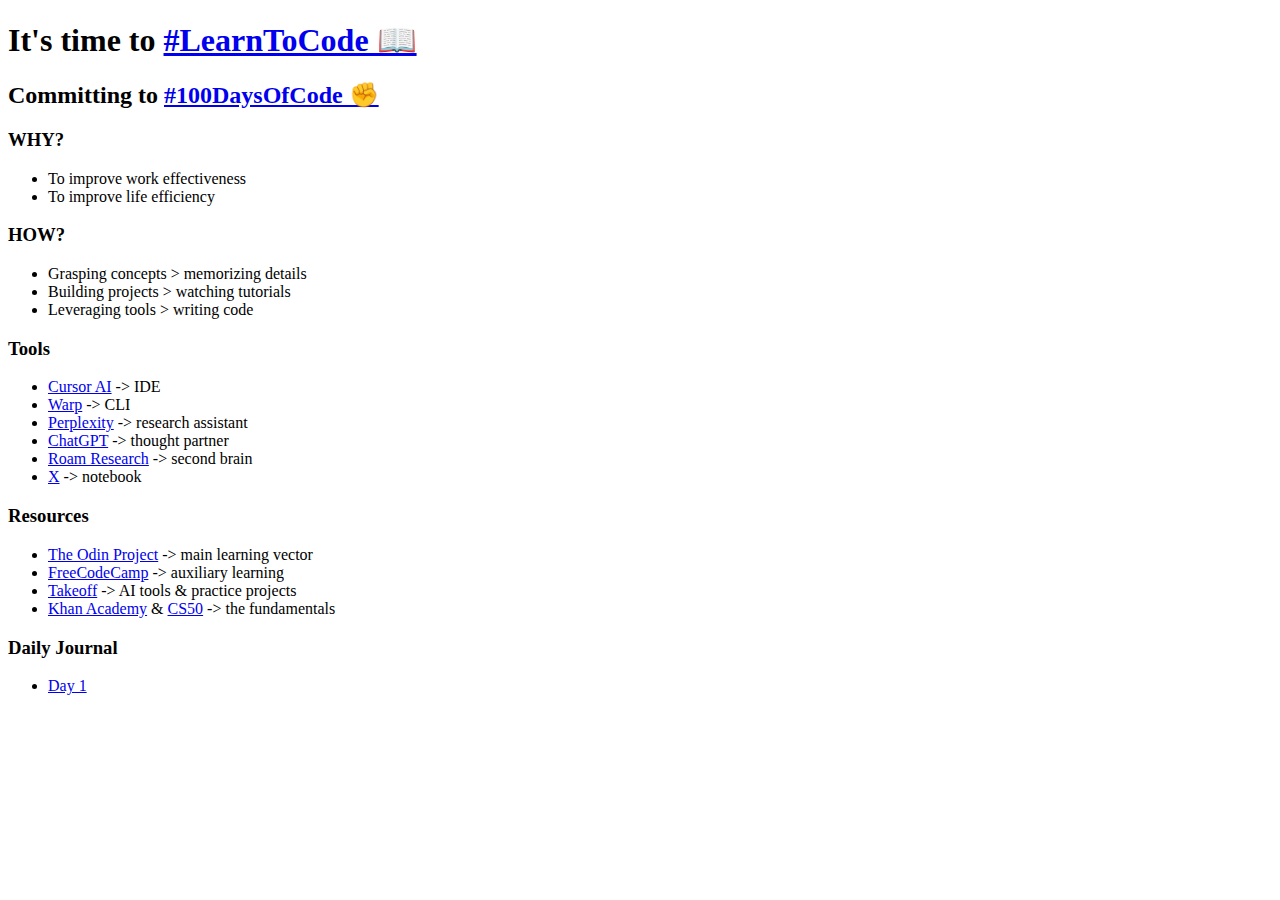
==== index.html @ 6c0a504a "Add tools and resources" ====
<!DOCTYPE html>
<html lang="en">
<head>
    <meta charset="UTF-8">
    <meta name="viewport" content="width=device-width, initial-scale=1.0">
    <title>Document</title>
</head>
<body>
    <h1>It's time to <a href="https://x.com/hashtag/LearnToCode">#LearnToCode 📖</a></h1>
    <h2>Committing to <a href="https://x.com/hashtag/100DaysOfCode">#100DaysOfCode ✊</a></h2>

    <section>
        <h3>WHY?</h3>
        <ul>
            <li>To improve work effectiveness</li>
            <li>To improve life efficiency</li>
        </ul>
    </section>

    <section>
        <h3>HOW?</h3>
        <ul>
            <li>Grasping concepts > memorizing details</li>
            <li>Building projects > watching tutorials</li>
            <li>Leveraging tools > writing code</li>
        </ul>
    </section>
    
    <section>
        <h3>Tools</h3>
        <ul>
            <li><a href="https://cursor.sh">Cursor AI</a> -> IDE</li>
            <li><a href="https://warp.dev">Warp</a> -> CLI</li>
            <li><a href="https://perplexity.ai">Perplexity</a> -> research assistant</li>
            <li><a href="https://chat.openai.com">ChatGPT</a> -> thought partner</li>
            <li><a href="https://roamresearch.com">Roam Research</a> -> second brain</li>
            <li><a href="https://x.com">X</a> -> notebook</li>
        </ul>
    </section>

    <section>
        <h3>Resources</h3>
        <ul>
            <li><a href="https://theodinproject.com">The Odin Project</a> -> main learning vector</li>
            <li><a href="https://freecodecamp.org">FreeCodeCamp</a> -> auxiliary learning</li>
            <li><a href="https://jointakeoff.com/">Takeoff</a> -> AI tools & practice projects</li>
            <li><a href="https://khanacademy.org">Khan Academy</a> & <a href="https://www.edx.org/cs50">CS50</a> -> the fundamentals</li>
        </ul>
    </section>

    <section>
        <h3>Daily Journal</h3>
        <ul>
            <li><a href="journal/day1.html">Day 1</a></li>
        </ul>
    </section>

</body>
</html>
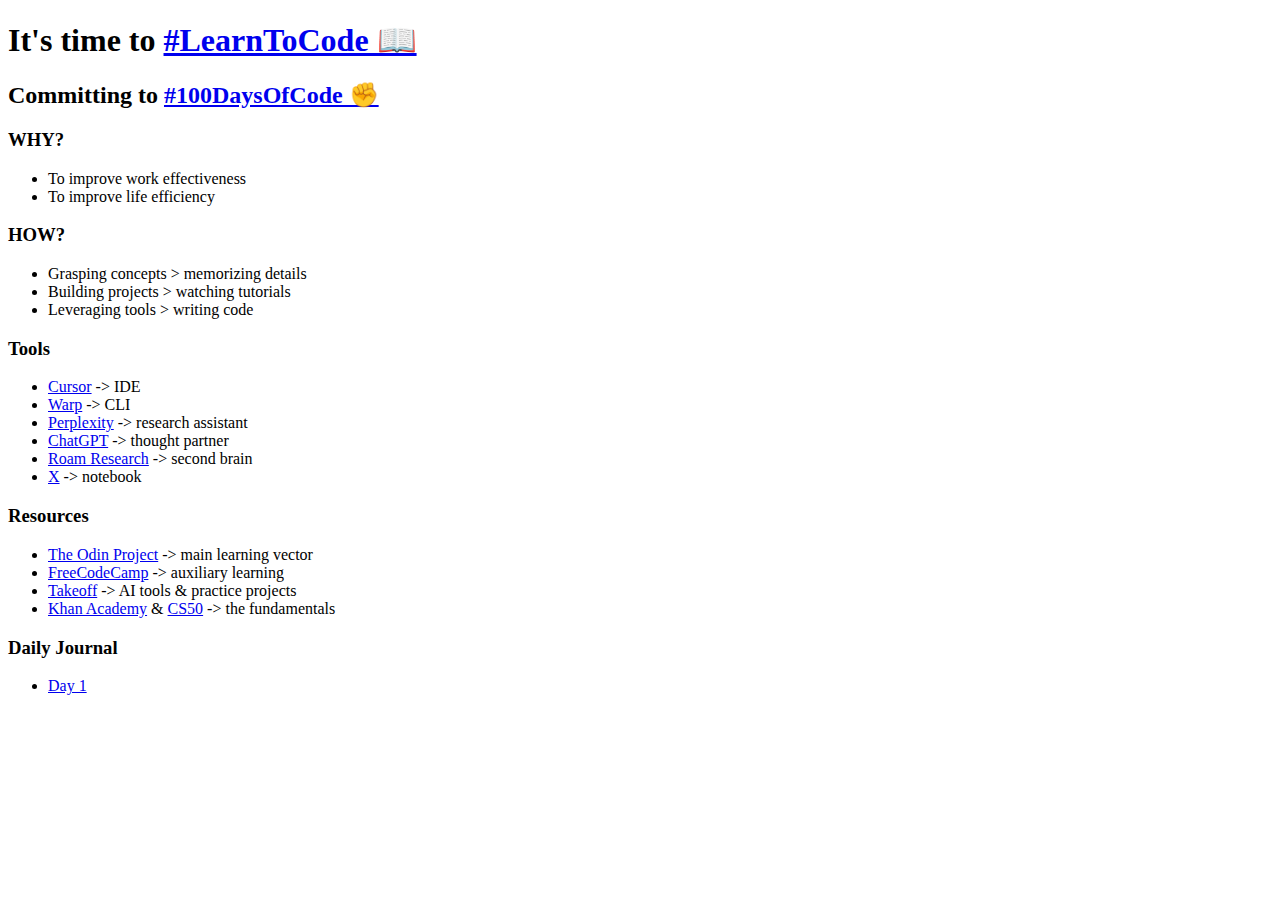
==== commit d11858b1: "add day1 journal entry" ====
--- a/index.html
+++ b/index.html
@@ -3,57 +3,59 @@
 <head>
     <meta charset="UTF-8">
     <meta name="viewport" content="width=device-width, initial-scale=1.0">
-    <title>Document</title>
+    <title>LearnToCode</title>
 </head>
 <body>
     <h1>It's time to <a href="https://x.com/hashtag/LearnToCode">#LearnToCode 📖</a></h1>
     <h2>Committing to <a href="https://x.com/hashtag/100DaysOfCode">#100DaysOfCode ✊</a></h2>
 
-    <section>
-        <h3>WHY?</h3>
-        <ul>
-            <li>To improve work effectiveness</li>
-            <li>To improve life efficiency</li>
-        </ul>
-    </section>
+    <main>
+        <section>
+            <h3>WHY?</h3>
+            <ul>
+                <li>To improve work effectiveness</li>
+                <li>To improve life efficiency</li>
+            </ul>
+        </section>
 
-    <section>
-        <h3>HOW?</h3>
-        <ul>
-            <li>Grasping concepts > memorizing details</li>
-            <li>Building projects > watching tutorials</li>
-            <li>Leveraging tools > writing code</li>
-        </ul>
-    </section>
-    
-    <section>
-        <h3>Tools</h3>
-        <ul>
-            <li><a href="https://cursor.sh">Cursor AI</a> -> IDE</li>
-            <li><a href="https://warp.dev">Warp</a> -> CLI</li>
-            <li><a href="https://perplexity.ai">Perplexity</a> -> research assistant</li>
-            <li><a href="https://chat.openai.com">ChatGPT</a> -> thought partner</li>
-            <li><a href="https://roamresearch.com">Roam Research</a> -> second brain</li>
-            <li><a href="https://x.com">X</a> -> notebook</li>
-        </ul>
-    </section>
+        <section>
+            <h3>HOW?</h3>
+            <ul>
+                <li>Grasping concepts > memorizing details</li>
+                <li>Building projects > watching tutorials</li>
+                <li>Leveraging tools > writing code</li>
+            </ul>
+        </section>
+        
+        <section>
+            <h3>Tools</h3>
+            <ul>
+                <li><a href="https://cursor.com">Cursor</a> -> IDE</li>
+                <li><a href="https://warp.dev">Warp</a> -> CLI</li>
+                <li><a href="https://perplexity.ai">Perplexity</a> -> research assistant</li>
+                <li><a href="https://chat.openai.com">ChatGPT</a> -> thought partner</li>
+                <li><a href="https://roamresearch.com">Roam Research</a> -> second brain</li>
+                <li><a href="https://x.com">X</a> -> notebook</li>
+            </ul>
+        </section>
 
-    <section>
-        <h3>Resources</h3>
-        <ul>
-            <li><a href="https://theodinproject.com">The Odin Project</a> -> main learning vector</li>
-            <li><a href="https://freecodecamp.org">FreeCodeCamp</a> -> auxiliary learning</li>
-            <li><a href="https://jointakeoff.com/">Takeoff</a> -> AI tools & practice projects</li>
-            <li><a href="https://khanacademy.org">Khan Academy</a> & <a href="https://www.edx.org/cs50">CS50</a> -> the fundamentals</li>
-        </ul>
-    </section>
+        <section>
+            <h3>Resources</h3>
+            <ul>
+                <li><a href="https://theodinproject.com">The Odin Project</a> -> main learning vector</li>
+                <li><a href="https://freecodecamp.org">FreeCodeCamp</a> -> auxiliary learning</li>
+                <li><a href="https://jointakeoff.com/">Takeoff</a> -> AI tools & practice projects</li>
+                <li><a href="https://khanacademy.org">Khan Academy</a> & <a href="https://www.edx.org/cs50">CS50</a> -> the fundamentals</li>
+            </ul>
+        </section>
 
-    <section>
-        <h3>Daily Journal</h3>
-        <ul>
-            <li><a href="journal/day1.html">Day 1</a></li>
-        </ul>
-    </section>
+        <section>
+            <h3>Daily Journal</h3>
+            <ul>
+                <li><a href="journal/day1.html">Day 1</a></li>
+            </ul>
+        </section>
+    </main>
 
 </body>
 </html>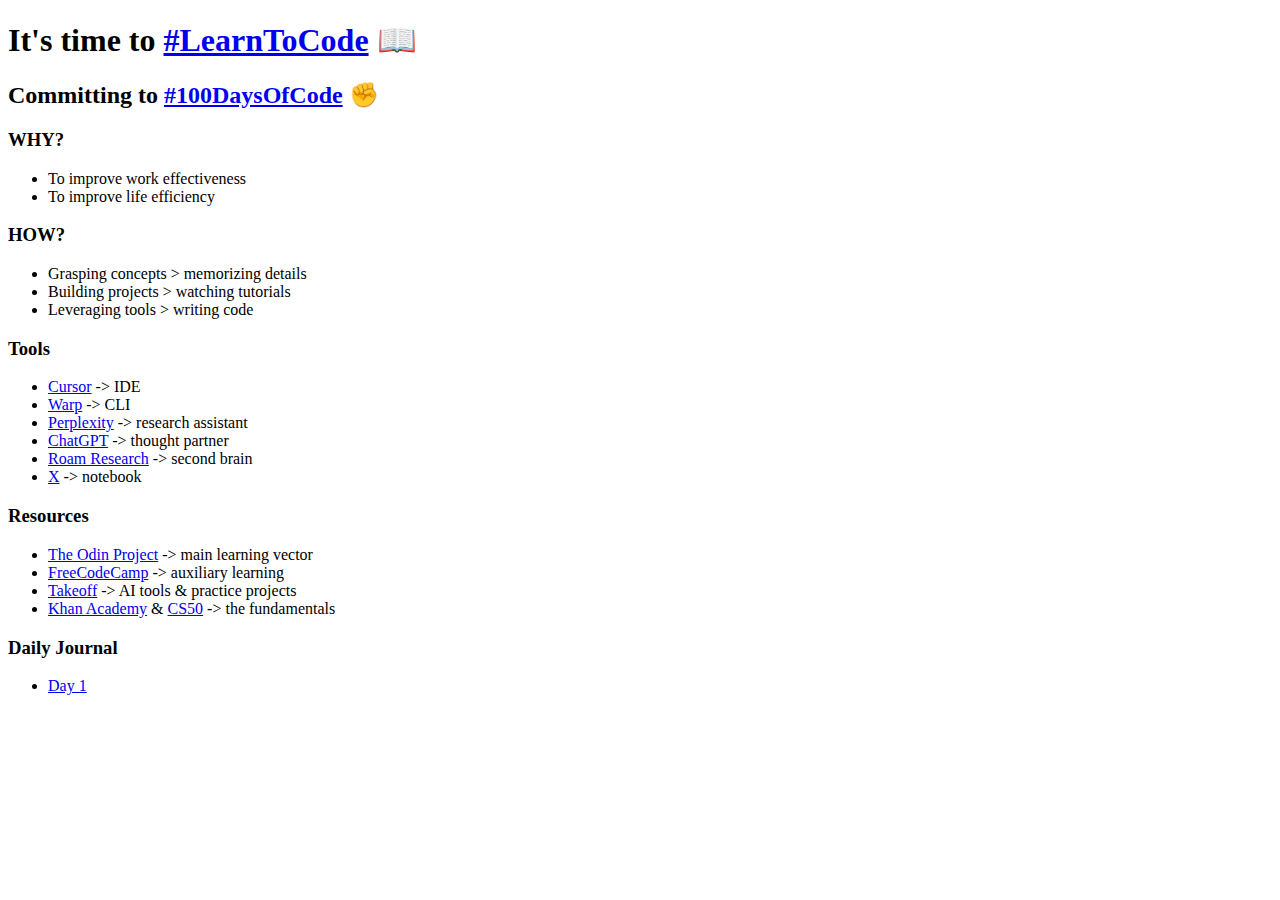
==== commit d63566e6: "fix typos" ====
--- a/index.html
+++ b/index.html
@@ -6,8 +6,8 @@
     <title>LearnToCode</title>
 </head>
 <body>
-    <h1>It's time to <a href="https://x.com/hashtag/LearnToCode">#LearnToCode 📖</a></h1>
-    <h2>Committing to <a href="https://x.com/hashtag/100DaysOfCode">#100DaysOfCode ✊</a></h2>
+    <h1>It's time to <a href="https://x.com/hashtag/LearnToCode">#LearnToCode</a> 📖</h1>
+    <h2>Committing to <a href="https://x.com/hashtag/100DaysOfCode">#100DaysOfCode</a> ✊</h2>
 
     <main>
         <section>
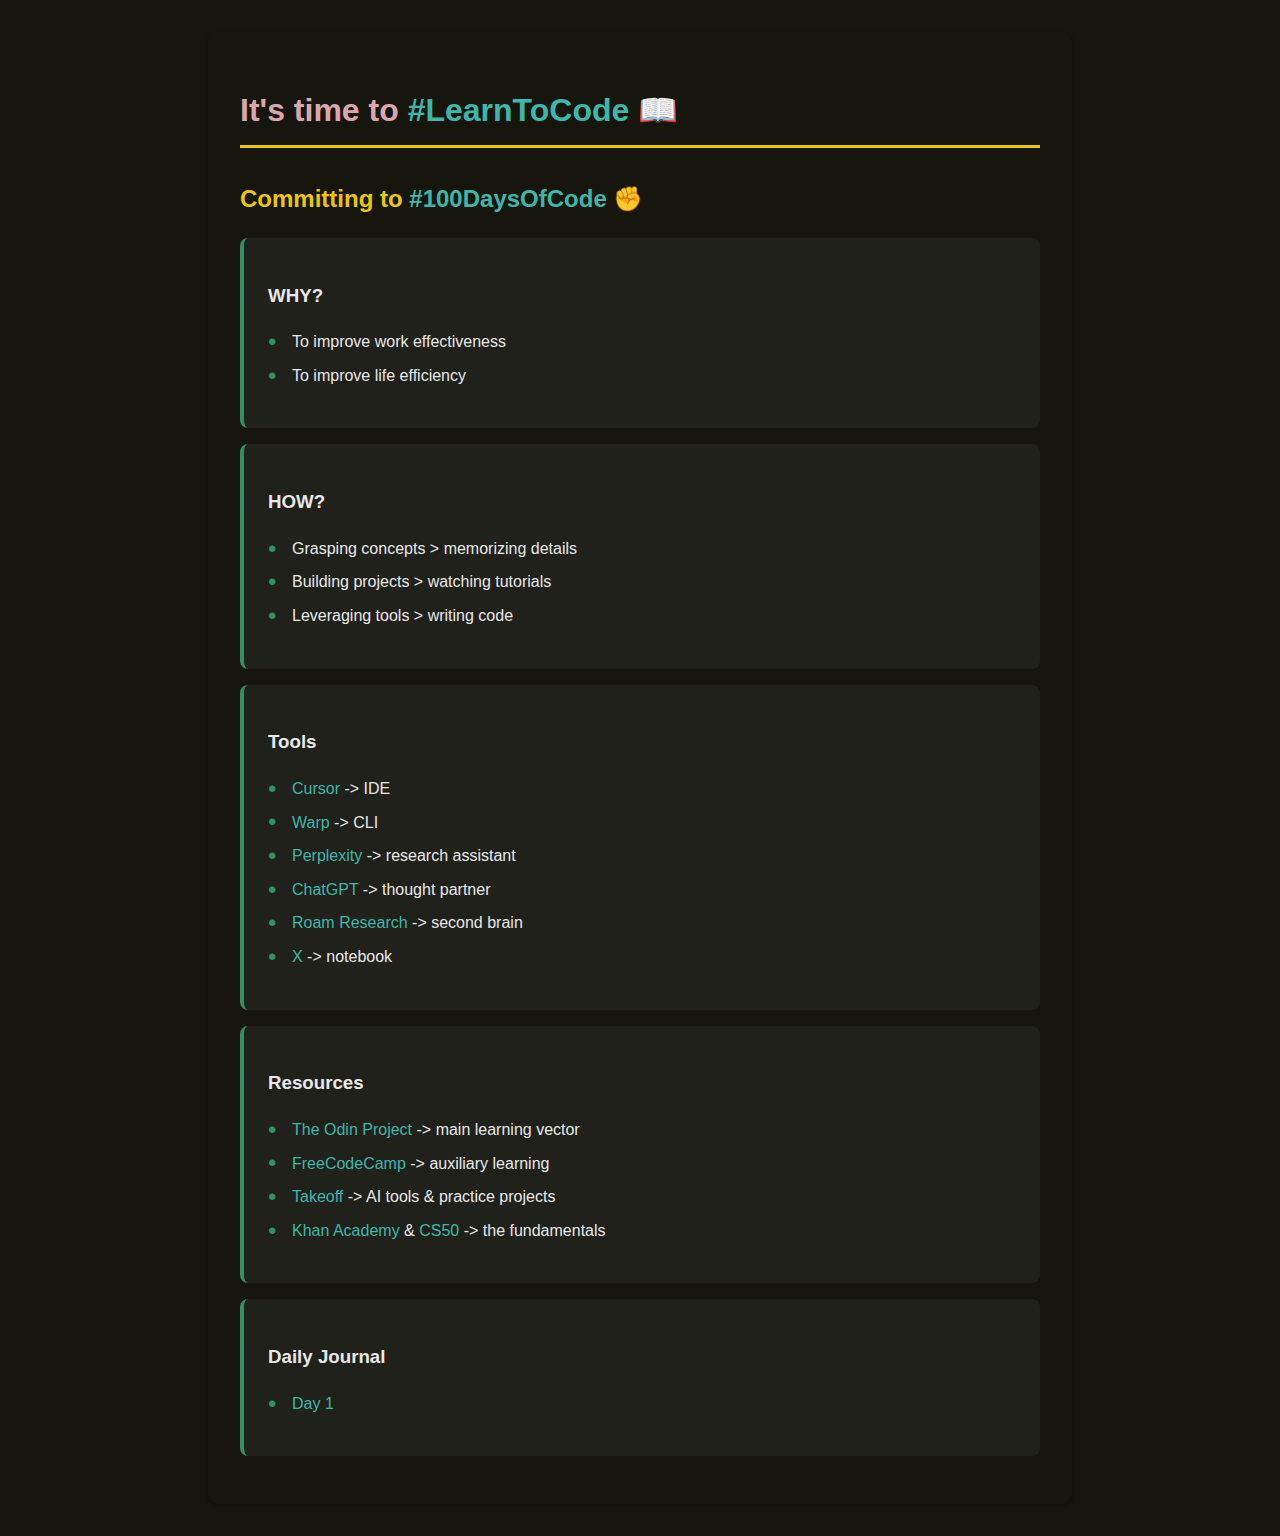
==== commit d3d1cac9: "add basic styles" ====
--- a/index.html
+++ b/index.html
@@ -4,12 +4,13 @@
     <meta charset="UTF-8">
     <meta name="viewport" content="width=device-width, initial-scale=1.0">
     <title>LearnToCode</title>
+    <link rel="stylesheet" href="styles.css">
 </head>
 <body>
-    <h1>It's time to <a href="https://x.com/hashtag/LearnToCode">#LearnToCode</a> 📖</h1>
-    <h2>Committing to <a href="https://x.com/hashtag/100DaysOfCode">#100DaysOfCode</a> ✊</h2>
+    <main>
+        <h1>It's time to <a href="https://x.com/hashtag/LearnToCode">#LearnToCode</a> 📖</h1>
+        <h2>Committing to <a href="https://x.com/hashtag/100DaysOfCode">#100DaysOfCode</a> ✊</h2>
 
-    <main>
         <section>
             <h3>WHY?</h3>
             <ul>
--- a/styles.css
+++ b/styles.css
@@ -0,0 +1,91 @@
+/* Base styles and variables */
+:root {
+    --text-light: #E8E8E8;
+    --heading-pink: #daa7ac;
+    --heading-yellow: #eac802;
+    --link-teal: #3db7a9;
+    --bullet-green: #329160;
+    --bg-dark: #16160f;
+}
+
+body {
+    background-color: var(--bg-dark);
+    color: var(--text-light);
+    font-family: 'Segoe UI', Tahoma, Geneva, Verdana, sans-serif;
+    line-height: 1.6;
+    margin: 0;
+    padding: 2rem;
+}
+
+/* Main content container */
+main {
+    max-width: 800px;
+    margin: 0 auto;
+    background-color: var(--bg-dark);
+    padding: 2rem;
+    border-radius: 10px;
+    box-shadow: 0 2px 4px rgba(0,0,0,0.3);
+}
+
+/* Headings */
+h1 {
+    color: var(--heading-pink);
+    border-bottom: 3px solid var(--heading-yellow);
+    padding-bottom: 0.5rem;
+}
+
+h2 {
+    color: var(--heading-yellow);
+    margin-top: 2rem;
+}
+
+/* Sections */
+section {
+    background-color: rgba(255, 255, 255, 0.05);
+    padding: 1.5rem;
+    margin: 1rem 0;
+    border-radius: 8px;
+    border-left: 4px solid var(--bullet-green);
+}
+
+/* Lists */
+ul {
+    list-style-type: none;
+    padding-left: 0;
+}
+
+li {
+    margin: 0.5rem 0;
+    padding-left: 1.5rem;
+    position: relative;
+}
+
+li::before {
+    content: "•";
+    color: var(--bullet-green);
+    font-size: 1.5rem;
+    position: absolute;
+    left: 0;
+    top: 50%;
+    transform: translateY(-50%);
+}
+
+/* Links */
+a {
+    color: var(--link-teal);
+    text-decoration: none;
+    transition: color 0.2s ease;
+}
+
+a:hover {
+    color: var(--link-teal);
+    text-decoration: underline;
+}
+
+/* Images */
+img {
+    max-width: 100%;
+    height: auto;
+    border-radius: 8px;
+    box-shadow: 0 2px 4px rgba(0,0,0,0.1);
+}
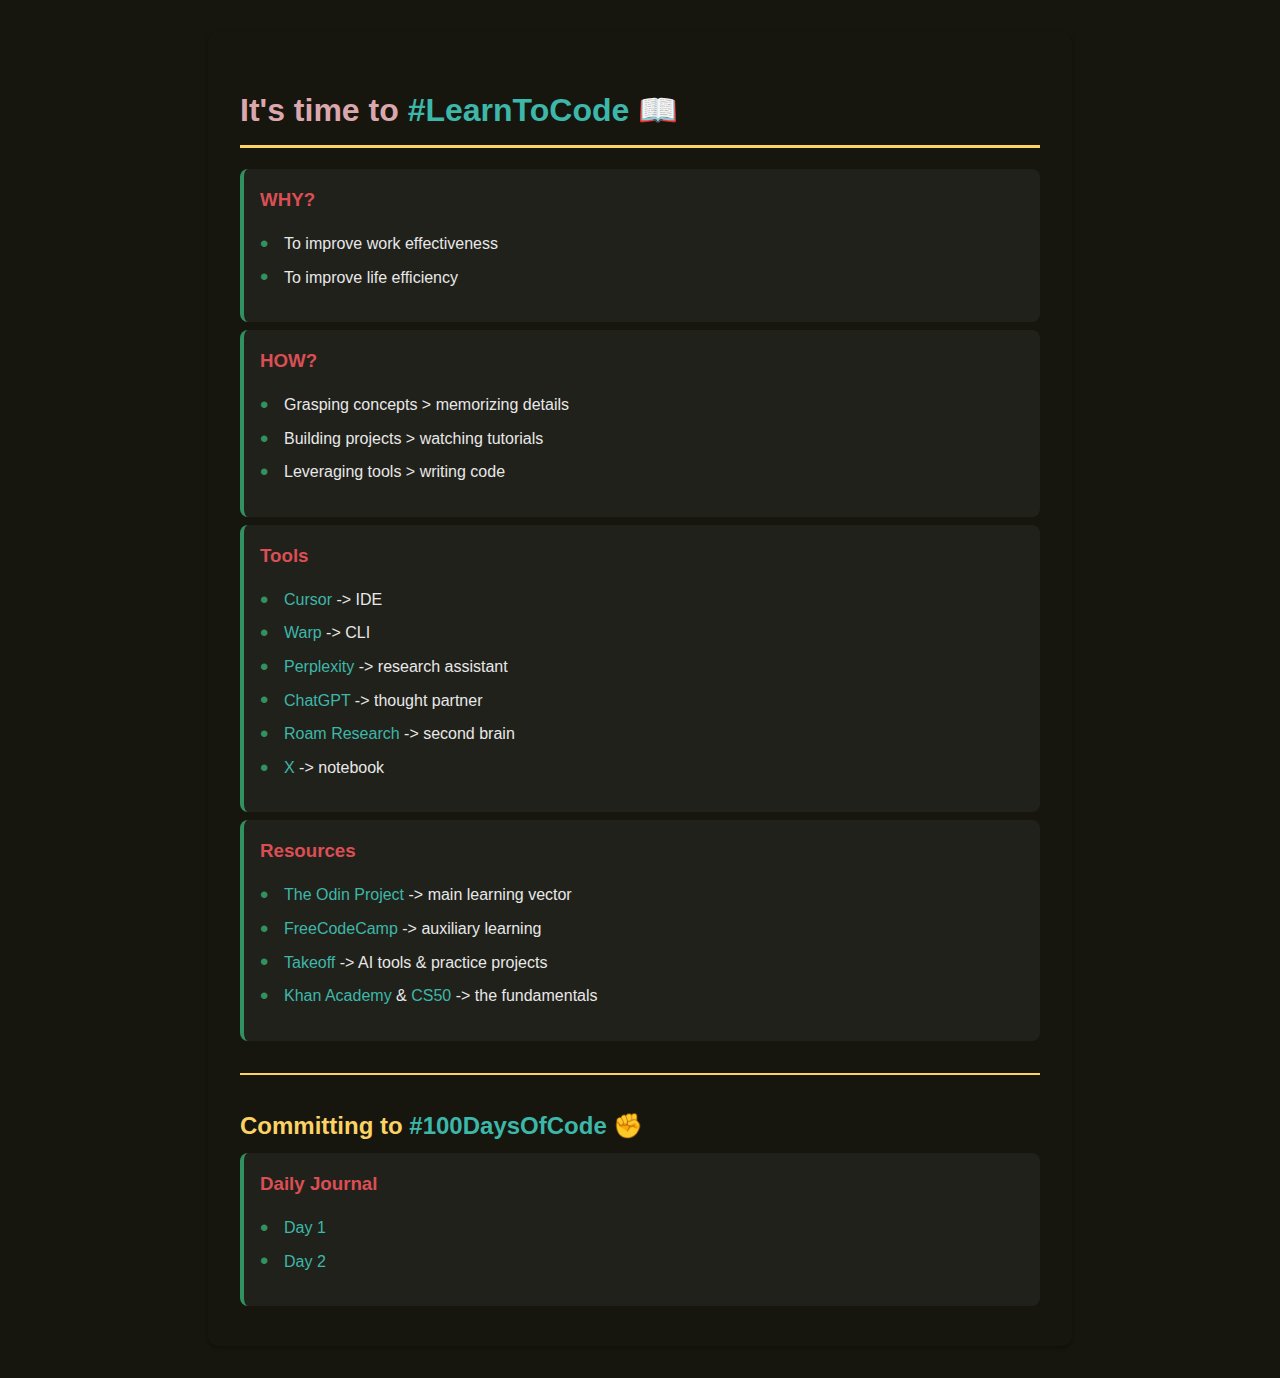
==== commit 35faab83: "add day 2" ====
--- a/index.html
+++ b/index.html
@@ -9,7 +9,6 @@
 <body>
     <main>
         <h1>It's time to <a href="https://x.com/hashtag/LearnToCode">#LearnToCode</a> 📖</h1>
-        <h2>Committing to <a href="https://x.com/hashtag/100DaysOfCode">#100DaysOfCode</a> ✊</h2>
 
         <section>
             <h3>WHY?</h3>
@@ -50,10 +49,14 @@
             </ul>
         </section>
 
+        <hr class="section-divider">
+        <h2>Committing to <a href="https://x.com/hashtag/100DaysOfCode">#100DaysOfCode</a> ✊</h2>
+        
         <section>
             <h3>Daily Journal</h3>
             <ul>
                 <li><a href="journal/day1.html">Day 1</a></li>
+                <li><a href="journal/day2.html">Day 2</a></li>
             </ul>
         </section>
     </main>
--- a/styles.css
+++ b/styles.css
@@ -2,7 +2,8 @@
 :root {
     --text-light: #E8E8E8;
     --heading-pink: #daa7ac;
-    --heading-yellow: #eac802;
+    --heading-yellow: #fcd265;
+    --heading-red: #db4f54;
     --link-teal: #3db7a9;
     --bullet-green: #329160;
     --bg-dark: #16160f;
@@ -36,16 +37,29 @@
 
 h2 {
     color: var(--heading-yellow);
-    margin-top: 2rem;
+    margin-top: 0.5rem;
+    margin-bottom: 0.5rem;
+}
+
+h3 {
+    color: var(--heading-red);
+    margin-top: 0.5rem;
+    margin-bottom: 0.5rem;
 }
 
 /* Sections */
 section {
     background-color: rgba(255, 255, 255, 0.05);
-    padding: 1.5rem;
-    margin: 1rem 0;
+    padding: 1rem;
+    margin: 0.5rem 0;
     border-radius: 8px;
     border-left: 4px solid var(--bullet-green);
+}
+
+/* rule for headings at the start of sections */
+section > h2:first-child,
+section > h3:first-child {
+    margin-top: 0;
 }
 
 /* Lists */
@@ -89,3 +103,10 @@
     border-radius: 8px;
     box-shadow: 0 2px 4px rgba(0,0,0,0.1);
 }
+
+.section-divider {
+    border: none;
+    border-top: 2px solid var(--heading-yellow);
+    margin: 2rem 0;  /* Adjust spacing as needed */
+    width: 100%;
+}
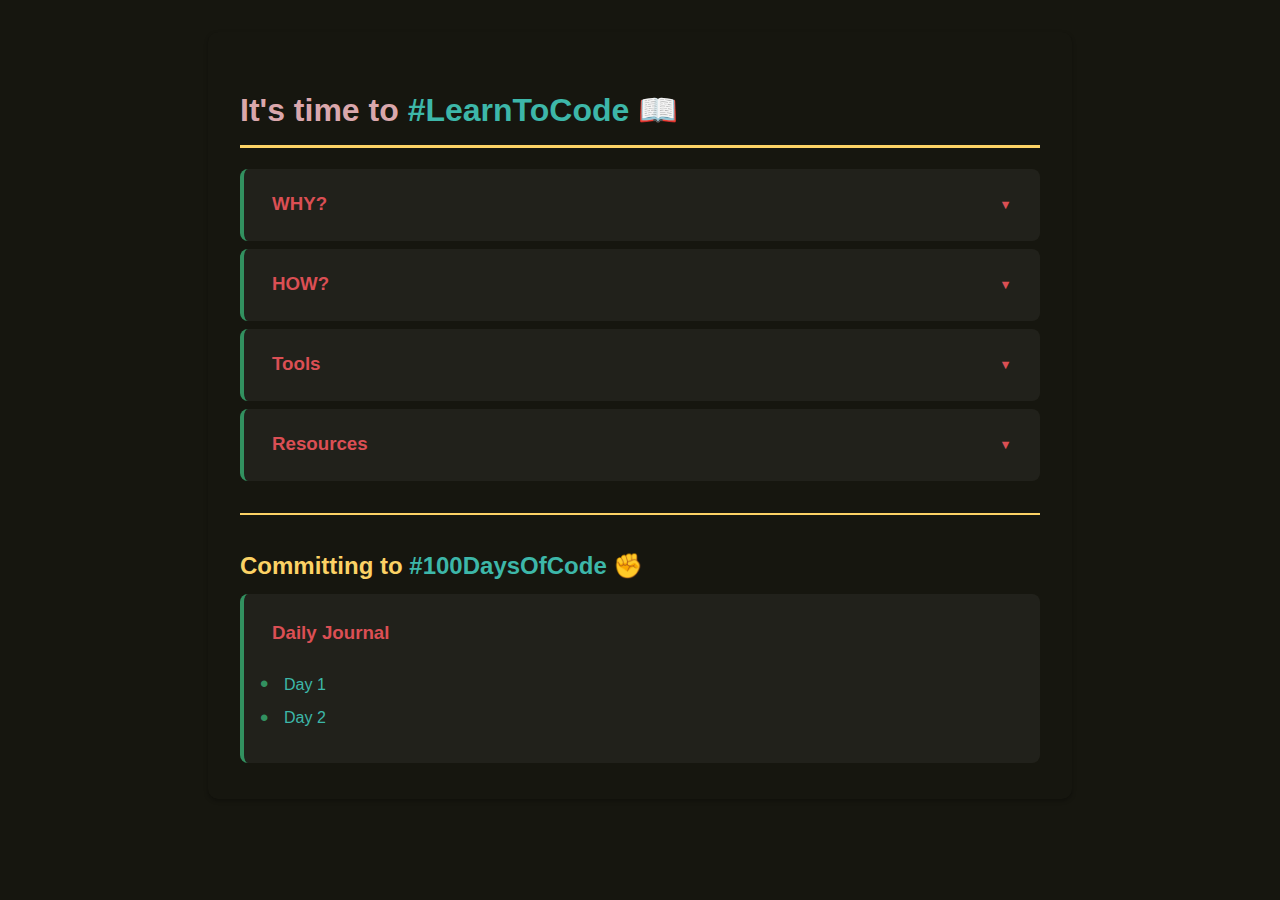
==== commit fead8709: "add accordion" ====
--- a/index.html
+++ b/index.html
@@ -5,48 +5,57 @@
     <meta name="viewport" content="width=device-width, initial-scale=1.0">
     <title>LearnToCode</title>
     <link rel="stylesheet" href="styles.css">
+    <script src="script.js" defer></script>
 </head>
 <body>
     <main>
         <h1>It's time to <a href="https://x.com/hashtag/LearnToCode">#LearnToCode</a> 📖</h1>
 
-        <section>
-            <h3>WHY?</h3>
-            <ul>
-                <li>To improve work effectiveness</li>
-                <li>To improve life efficiency</li>
-            </ul>
+        <section class="accordion-section">
+            <h3 class="accordion-header">WHY? <span class="accordion-icon">▼</span></h3>
+            <div class="accordion-content">
+                <ul>
+                    <li>To improve work effectiveness</li>
+                    <li>To improve life efficiency</li>
+                </ul>
+            </div>
         </section>
 
-        <section>
-            <h3>HOW?</h3>
-            <ul>
-                <li>Grasping concepts > memorizing details</li>
-                <li>Building projects > watching tutorials</li>
-                <li>Leveraging tools > writing code</li>
-            </ul>
+        <section class="accordion-section">
+            <h3 class="accordion-header">HOW? <span class="accordion-icon">▼</span></h3>
+            <div class="accordion-content">
+                <ul>
+                    <li>Grasping concepts > memorizing details</li>
+                    <li>Building projects > watching tutorials</li>
+                    <li>Leveraging tools > writing code</li>
+                </ul>
+            </div>
         </section>
         
-        <section>
-            <h3>Tools</h3>
-            <ul>
-                <li><a href="https://cursor.com">Cursor</a> -> IDE</li>
-                <li><a href="https://warp.dev">Warp</a> -> CLI</li>
-                <li><a href="https://perplexity.ai">Perplexity</a> -> research assistant</li>
-                <li><a href="https://chat.openai.com">ChatGPT</a> -> thought partner</li>
-                <li><a href="https://roamresearch.com">Roam Research</a> -> second brain</li>
-                <li><a href="https://x.com">X</a> -> notebook</li>
-            </ul>
+        <section class="accordion-section">
+            <h3 class="accordion-header">Tools <span class="accordion-icon">▼</span></h3>
+            <div class="accordion-content">
+                <ul>
+                    <li><a href="https://cursor.com">Cursor</a> -> IDE</li>
+                    <li><a href="https://warp.dev">Warp</a> -> CLI</li>
+                    <li><a href="https://perplexity.ai">Perplexity</a> -> research assistant</li>
+                    <li><a href="https://chat.openai.com">ChatGPT</a> -> thought partner</li>
+                    <li><a href="https://roamresearch.com">Roam Research</a> -> second brain</li>
+                    <li><a href="https://x.com">X</a> -> notebook</li>
+                </ul>
+            </div>
         </section>
 
-        <section>
-            <h3>Resources</h3>
-            <ul>
-                <li><a href="https://theodinproject.com">The Odin Project</a> -> main learning vector</li>
-                <li><a href="https://freecodecamp.org">FreeCodeCamp</a> -> auxiliary learning</li>
-                <li><a href="https://jointakeoff.com/">Takeoff</a> -> AI tools & practice projects</li>
-                <li><a href="https://khanacademy.org">Khan Academy</a> & <a href="https://www.edx.org/cs50">CS50</a> -> the fundamentals</li>
-            </ul>
+        <section class="accordion-section">
+            <h3 class="accordion-header">Resources <span class="accordion-icon">▼</span></h3>
+            <div class="accordion-content">
+                <ul>
+                    <li><a href="https://theodinproject.com">The Odin Project</a> -> main learning vector</li>
+                    <li><a href="https://freecodecamp.org">FreeCodeCamp</a> -> auxiliary learning</li>
+                    <li><a href="https://jointakeoff.com/">Takeoff</a> -> AI tools & practice projects</li>
+                    <li><a href="https://khanacademy.org">Khan Academy</a> & <a href="https://www.edx.org/cs50">CS50</a> -> the fundamentals</li>
+                </ul>
+            </div>
         </section>
 
         <hr class="section-divider">
--- a/styles.css
+++ b/styles.css
@@ -41,25 +41,36 @@
     margin-bottom: 0.5rem;
 }
 
-h3 {
+h3,
+.accordion-header {
     color: var(--heading-red);
-    margin-top: 0.5rem;
-    margin-bottom: 0.5rem;
+    margin-top: 0.1rem;
+    margin-bottom: 0.1rem;
+    font-weight: bold;
 }
 
-/* Sections */
-section {
-    background-color: rgba(255, 255, 255, 0.05);
+.header-container {
+    display: flex;
+    align-items: center;
+    gap: 1rem;
+}
+
+/* Sections and Accordions - shared styles */
+section,
+.accordion-section {
+    background-color: #ffffff0d;
     padding: 1rem;
-    margin: 0.5rem 0;
+    margin: 0.5rem 0 0.25rem 0;
     border-radius: 8px;
     border-left: 4px solid var(--bullet-green);
 }
 
 /* rule for headings at the start of sections */
 section > h2:first-child,
-section > h3:first-child {
+section > h3:first-child,
+.accordion-header {
     margin-top: 0;
+    padding: 0.5rem 0.75rem;
 }
 
 /* Lists */
@@ -104,9 +115,62 @@
     box-shadow: 0 2px 4px rgba(0,0,0,0.1);
 }
 
+/* Divider line */
 .section-divider {
     border: none;
     border-top: 2px solid var(--heading-yellow);
-    margin: 2rem 0;  /* Adjust spacing as needed */
+    margin: 2rem 0;
     width: 100%;
 }
+
+/* Buttons */
+.back-button {
+    text-decoration: none;
+    font-size: 1.5rem;
+    padding: 0.5rem 1rem;
+    border-radius: 4px;
+    background-color: rgba(255, 255, 255, 0.05);
+    color: var(--text-light);
+    border: 1px solid transparent;
+    transition: all 0.2s ease;
+}
+
+.back-button:hover {
+    background-color: rgba(255, 255, 255, 0.1);
+    color: var(--heading-yellow);
+    border: 1px solid var(--heading-yellow);
+    text-decoration: none;
+}
+
+/* Accordion */
+.accordion-section {
+    margin-bottom: 1px;
+}
+
+.accordion-header {
+    cursor: pointer;
+    display: flex;
+    justify-content: space-between;
+    align-items: center;
+    line-height: 1.2;
+    background-color: transparent;
+}
+
+.accordion-content {
+    padding: 0.75rem;
+    display: none;
+    border-top: 1px solid rgba(255, 255, 255, 0.1);
+    background-color: transparent;
+}
+
+.accordion-section.active .accordion-content {
+    display: block;
+}
+
+.accordion-icon {
+    font-size: 0.8rem;
+}
+
+.accordion-section.active .accordion-icon {
+    transform: rotate(180deg);
+}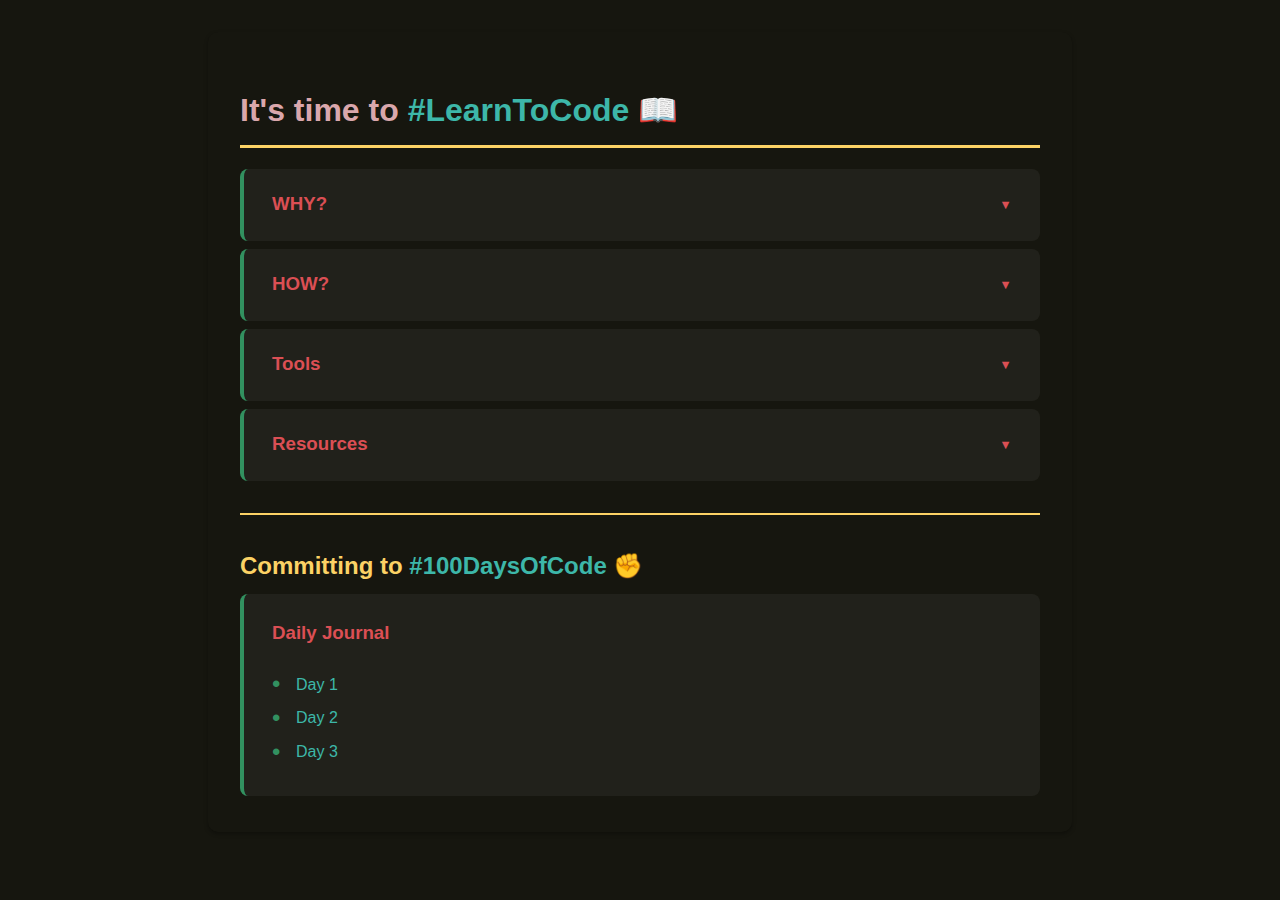
==== commit f3965d2f: "add day 3" ====
--- a/index.html
+++ b/index.html
@@ -66,6 +66,7 @@
             <ul>
                 <li><a href="journal/day1.html">Day 1</a></li>
                 <li><a href="journal/day2.html">Day 2</a></li>
+                <li><a href="journal/day3.html">Day 3</a></li>
             </ul>
         </section>
     </main>
--- a/styles.css
+++ b/styles.css
@@ -65,12 +65,18 @@
     border-left: 4px solid var(--bullet-green);
 }
 
-/* rule for headings at the start of sections */
+/* rule for headings and content padding in sections */
 section > h2:first-child,
 section > h3:first-child,
 .accordion-header {
     margin-top: 0;
     padding: 0.5rem 0.75rem;
+}
+
+/* Add shared content padding */
+section > *:not(h2):not(h3),
+.accordion-content {
+    padding: 0 0.75rem;
 }
 
 /* Lists */
@@ -157,7 +163,6 @@
 }
 
 .accordion-content {
-    padding: 0.75rem;
     display: none;
     border-top: 1px solid rgba(255, 255, 255, 0.1);
     background-color: transparent;
@@ -173,4 +178,9 @@
 
 .accordion-section.active .accordion-icon {
     transform: rotate(180deg);
+}
+
+/* Paragraph styles */
+.status {
+    font-weight: bold;
 }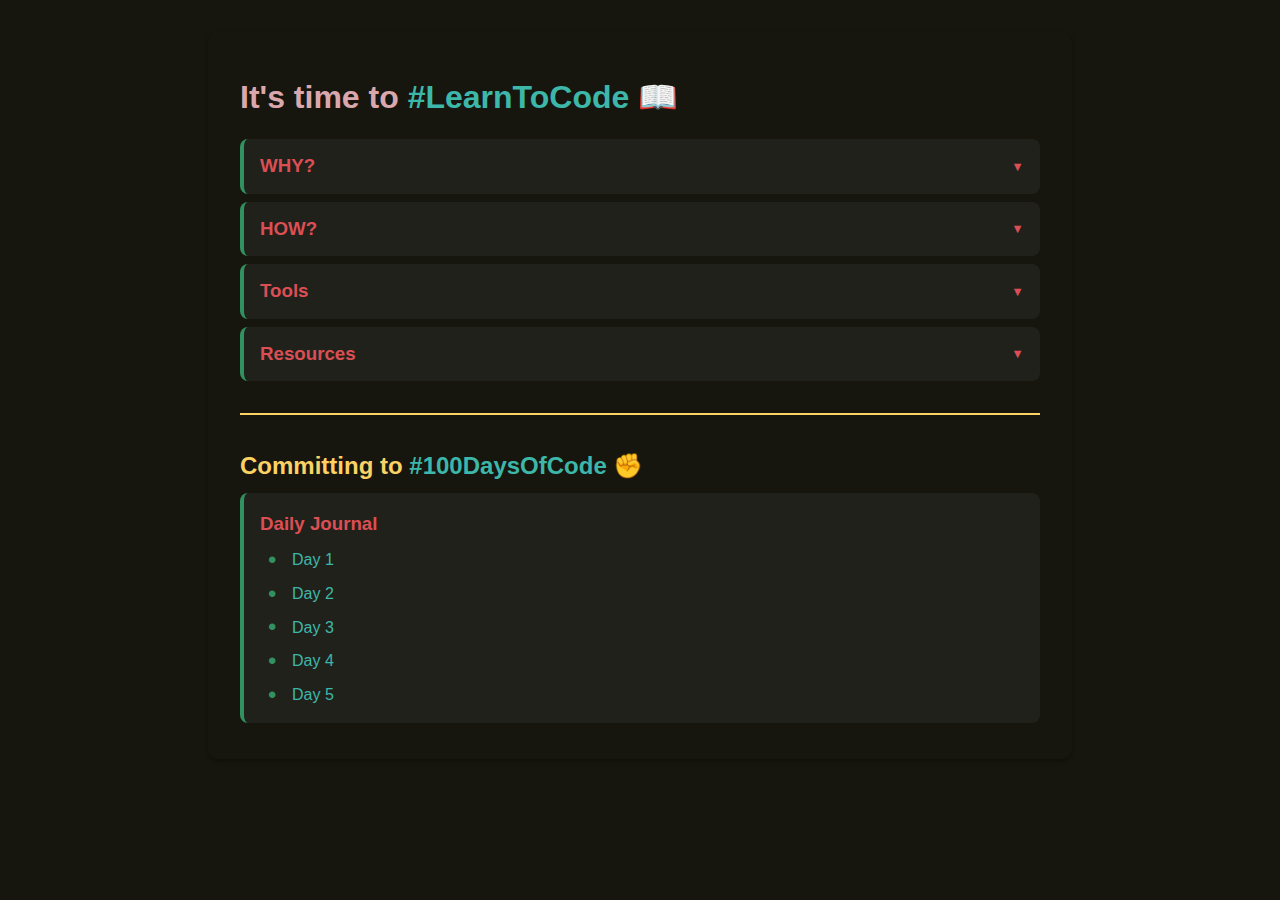
==== commit 8aa2d80d: "add day 4 & 5" ====
--- a/index.html
+++ b/index.html
@@ -67,6 +67,8 @@
                 <li><a href="journal/day1.html">Day 1</a></li>
                 <li><a href="journal/day2.html">Day 2</a></li>
                 <li><a href="journal/day3.html">Day 3</a></li>
+                <li><a href="journal/day4.html">Day 4</a></li>
+                <li><a href="journal/day5.html">Day 5</a></li>
             </ul>
         </section>
     </main>
--- a/styles.css
+++ b/styles.css
@@ -28,61 +28,95 @@
     box-shadow: 0 2px 4px rgba(0,0,0,0.3);
 }
 
-/* Headings */
+/* General headers */
+h1, h2, h3,
+.accordion-header {
+    margin-top: 0.5rem;
+    margin-bottom: 0.5rem;
+}
+
 h1 {
     color: var(--heading-pink);
-    border-bottom: 3px solid var(--heading-yellow);
     padding-bottom: 0.5rem;
 }
 
 h2 {
     color: var(--heading-yellow);
-    margin-top: 0.5rem;
-    margin-bottom: 0.5rem;
 }
 
 h3,
 .accordion-header {
     color: var(--heading-red);
-    margin-top: 0.1rem;
-    margin-bottom: 0.1rem;
-    font-weight: bold;
 }
 
+/* Daily header */
 .header-container {
     display: flex;
     align-items: center;
     gap: 1rem;
 }
 
-/* Sections and Accordions - shared styles */
+/* Back button */
+.back-button {
+    text-decoration: none;
+    font-size: 1.5rem;
+    padding: 0.5rem 1rem;
+    border-radius: 4px;
+    background-color: rgba(255, 255, 255, 0.05);
+    color: var(--text-light);
+    border: 1px solid transparent;
+    transition: all 0.2s ease;
+}
+
+.back-button:hover {
+    background-color: rgba(255, 255, 255, 0.1);
+    color: var(--heading-yellow);
+    border: 1px solid var(--heading-yellow);
+    text-decoration: none;
+}
+
+/* Sections */
 section,
 .accordion-section {
     background-color: #ffffff0d;
-    padding: 1rem;
+    padding: 0.5rem 1rem;
     margin: 0.5rem 0 0.25rem 0;
     border-radius: 8px;
     border-left: 4px solid var(--bullet-green);
 }
 
-/* rule for headings and content padding in sections */
-section > h2:first-child,
-section > h3:first-child,
+/* Accordion */
 .accordion-header {
-    margin-top: 0;
-    padding: 0.5rem 0.75rem;
+    cursor: pointer;
+    display: flex;
+    justify-content: space-between;
+    align-items: center;
+    line-height: 1.2;
+    background-color: transparent;
 }
 
-/* Add shared content padding */
-section > *:not(h2):not(h3),
 .accordion-content {
-    padding: 0 0.75rem;
+    display: none;
+    background-color: transparent;
+}
+
+.accordion-section.active .accordion-content {
+    display: block;
+}
+
+.accordion-icon {
+    font-size: 0.8rem;
+}
+
+.accordion-section.active .accordion-icon {
+    transform: rotate(180deg);
 }
 
 /* Lists */
 ul {
     list-style-type: none;
-    padding-left: 0;
+    padding-left: 0.5rem;
+    margin: 0;
 }
 
 li {
@@ -129,57 +163,6 @@
     width: 100%;
 }
 
-/* Buttons */
-.back-button {
-    text-decoration: none;
-    font-size: 1.5rem;
-    padding: 0.5rem 1rem;
-    border-radius: 4px;
-    background-color: rgba(255, 255, 255, 0.05);
-    color: var(--text-light);
-    border: 1px solid transparent;
-    transition: all 0.2s ease;
-}
-
-.back-button:hover {
-    background-color: rgba(255, 255, 255, 0.1);
-    color: var(--heading-yellow);
-    border: 1px solid var(--heading-yellow);
-    text-decoration: none;
-}
-
-/* Accordion */
-.accordion-section {
-    margin-bottom: 1px;
-}
-
-.accordion-header {
-    cursor: pointer;
-    display: flex;
-    justify-content: space-between;
-    align-items: center;
-    line-height: 1.2;
-    background-color: transparent;
-}
-
-.accordion-content {
-    display: none;
-    border-top: 1px solid rgba(255, 255, 255, 0.1);
-    background-color: transparent;
-}
-
-.accordion-section.active .accordion-content {
-    display: block;
-}
-
-.accordion-icon {
-    font-size: 0.8rem;
-}
-
-.accordion-section.active .accordion-icon {
-    transform: rotate(180deg);
-}
-
 /* Paragraph styles */
 .status {
     font-weight: bold;
